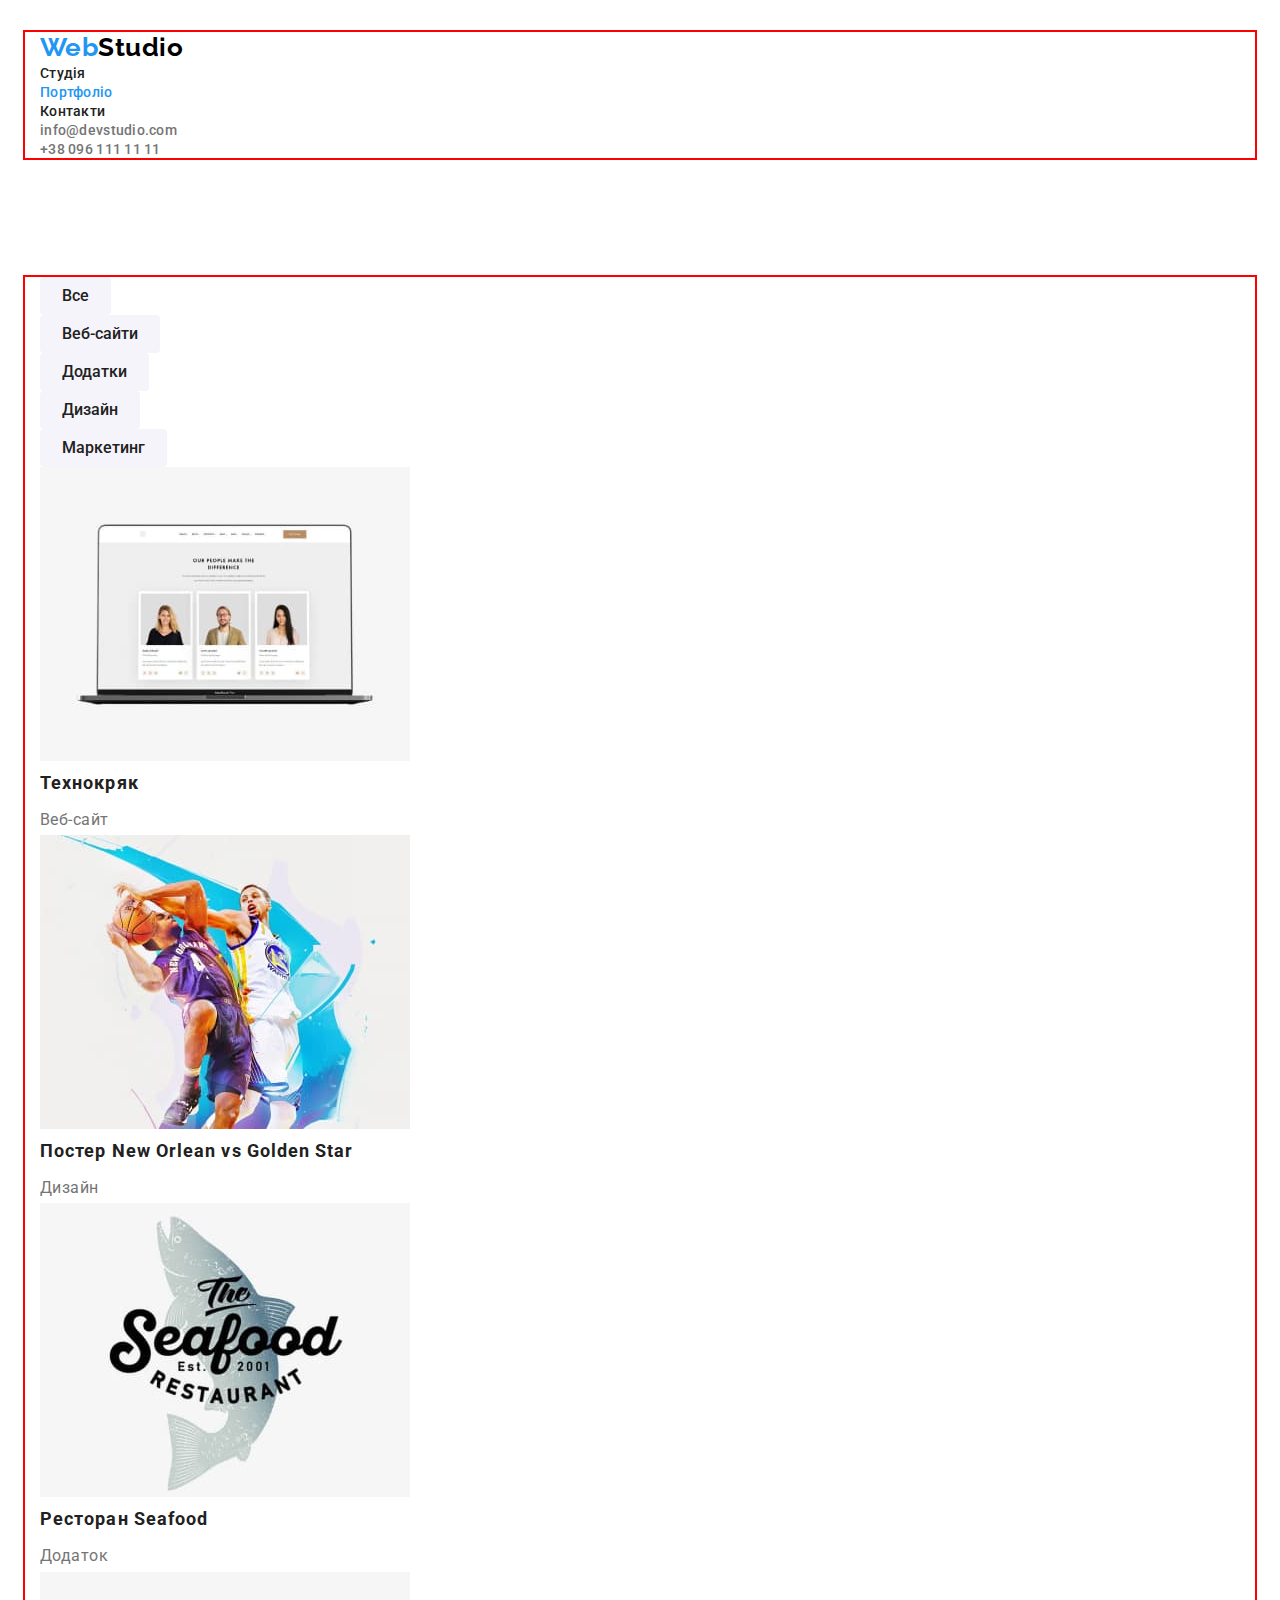
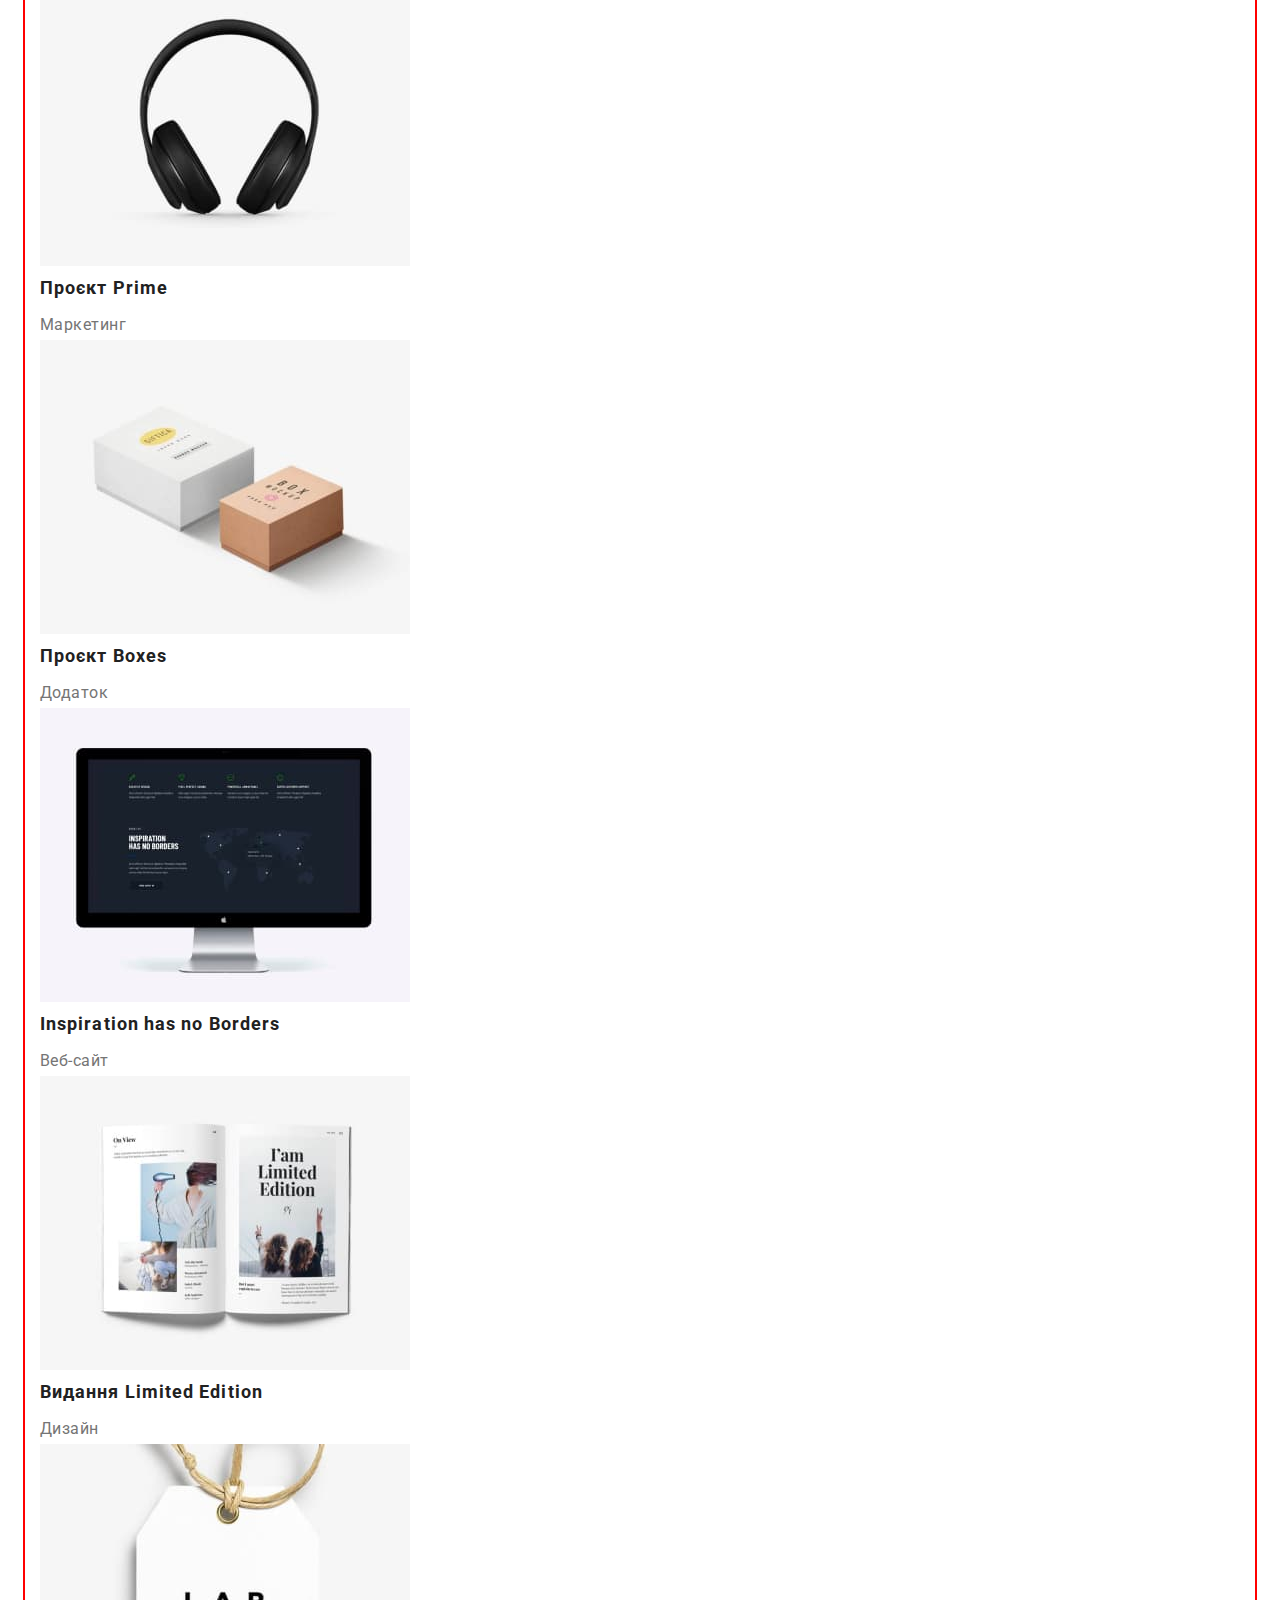
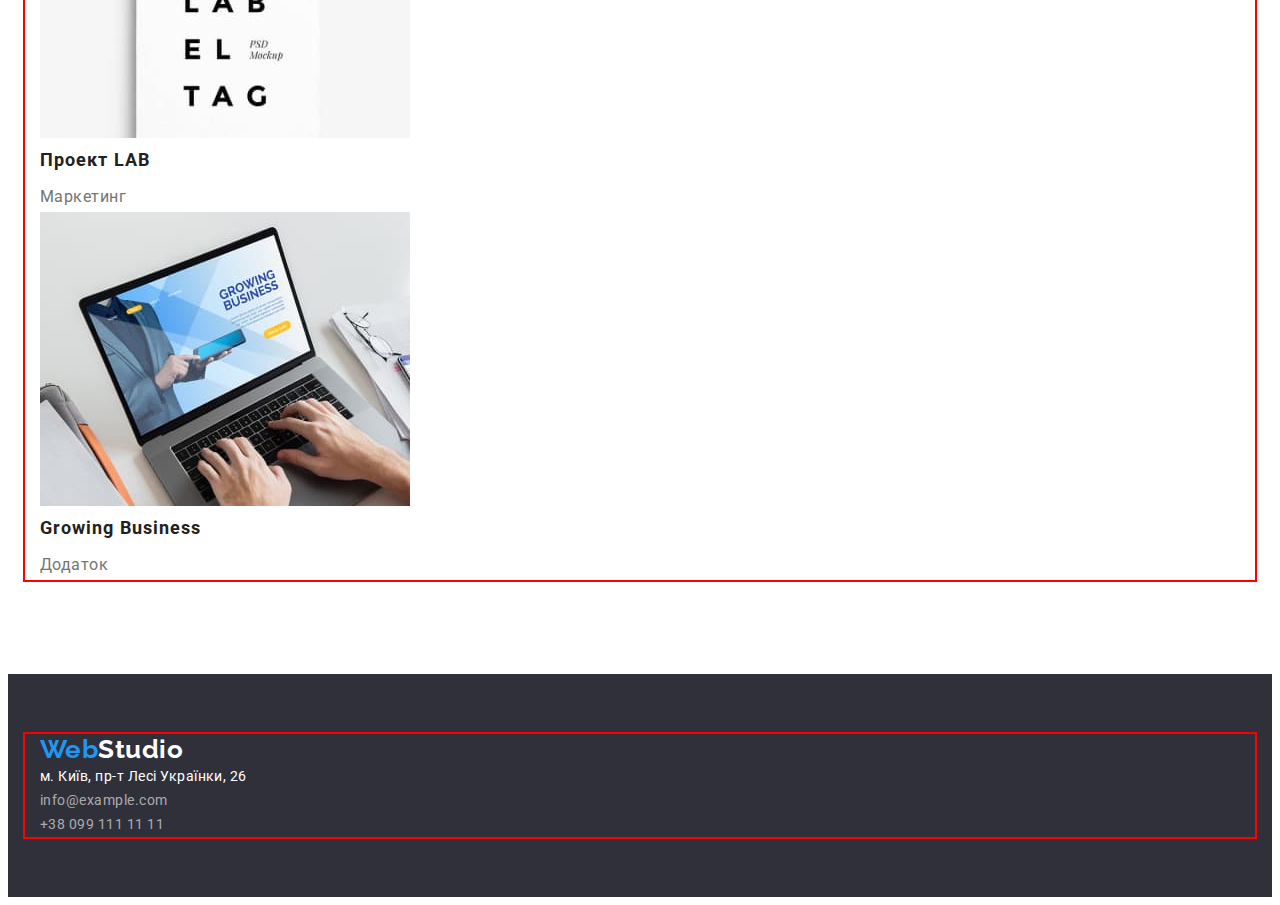
==== portfolio.html @ cb7d6fda "blok" ====
<!DOCTYPE html>
<html lang="uk">
  <head>
    <meta charset="UTF-8" />
    <meta http-equiv="X-UA-Compatible" content="IE=edge" />
    <meta name="viewport" content="width=device-width, initial-scale=1.0" />
    <title>Портфоліо</title>
    <link rel="preconnect" href="https://fonts.googleapis.com" />
    <link rel="preconnect" href="https://fonts.gstatic.com" crossorigin />
    <link
      href="https://fonts.googleapis.com/css2?family=Raleway:wght@700&family=Roboto:wght@400;500;700;900&display=swap"
      rel="stylesheet"
    />
    <link
      rel="stylesheet"
      href="https://cdnjs.cloudflare.com/ajax/libs/modern-normalize/1.1.0/modern-normalize.min.css"
      integrity="sha512-wpPYUAdjBVSE4KJnH1VR1HeZfpl1ub8YT/NKx4PuQ5NmX2tKuGu6U/JRp5y+Y8XG2tV+wKQpNHVUX03MfMFn9Q=="
      crossorigin="anonymous"
      referrerpolicy="no-referrer"
    />
    <link rel="stylesheet" href="./css/styles.css" />
  </head>
  <body>
    <header class="header">
      <div class="container">
        <nav class="nav">
          <a class="logo" href="./index.html"
            >Web<span class="header-logo">Studio</span></a
          >
          <ul class="header-nav-list list">
            <li><a class="header-nav link" href="./index.html">Студія</a></li>
            <li>
              <a class="header-nav link current" href="./portfolio.html"
                >Портфоліо</a
              >
            </li>
            <li><a class="header-nav link" href="">Контакти</a></li>
          </ul>
        </nav>
        <ul class="header-link-list list">
          <li>
            <a class="header-link link" href="mailto:info@devstudio.com"
              >info@devstudio.com</a
            >
          </li>
          <li>
            <a class="header-link link" href="tel:+380961111111"
              >+38 096 111 11 11</a
            >
          </li>
        </ul>
      </div>
    </header>
    <main>
      <section class="portfolio section">
        <div class="container">
          <h1 class="visually-hidden">портфоліо</h1>
          <ul class="list-btn list">
            <li><button class="portfolio-btn btn" type="button">Все</button></li>
            <li>
              <button class="portfolio-btn btn" type="button">Веб-сайти</button>
            </li>
            <li>
              <button class="portfolio-btn btn" type="button">Додатки</button>
            </li>
            <li>
              <button class="portfolio-btn btn" type="button">Дизайн</button>
            </li>
            <li>
              <button class="portfolio-btn btn" type="button">Маркетинг</button>
            </li>
          </ul>
          <ul class="portfolio-list list">
            <li class="portfolio-item">
              <a class="portfolio-box link" href="">
                <img
                  src="./images/portfolio1.jpg"
                  alt="Проект 1"
                  width="370"
                  height="294"
                />
                <h2 class="portfolio-box-title">Технокряк</h2>
                <p class="portfolio-box-text">Веб-сайт</p>
              </a>
            </li>
            <li class="portfolio-item">
              <a class="portfolio-box link" href="">
                <img
                  src="./images/portfolio2.jpg"
                  alt="Проект 2"
                  width="370"
                  height="294"
                />
                <h2 class="portfolio-box-title">
                  Постер New Orlean vs Golden Star
                </h2>
                <p class="portfolio-box-text">Дизайн</p>
              </a>
            </li>
            <li class="portfolio-item">
              <a class="portfolio-box link" href="">
                <img
                  src="./images/portfolio3.jpg"
                  alt="Проект 3"
                  width="370"
                  height="294"
                />
                <h2 class="portfolio-box-title">Ресторан Seafood</h2>
                <p class="portfolio-box-text">Додаток</p>
              </a>
            </li>
            <li class="portfolio-item">
              <a class="portfolio-box link" href="">
                <img
                  src="./images/portfolio4.jpg"
                  alt="Проект 4"
                  width="370"
                  height="294"
                />
                <h2 class="portfolio-box-title">Проєкт Prime</h2>
                <p class="portfolio-box-text">Маркетинг</p>
              </a>
            </li>
            <li class="portfolio-item">
              <a class="portfolio-box link" href="">
                <img
                  src="./images/portfolio5.jpg"
                  alt="Проект 5"
                  width="370"
                  height="294"
                />
                <h2 class="portfolio-box-title">Проєкт Boxes</h2>
                <p class="portfolio-box-text">Додаток</p>
              </a>
            </li>
            <li class="portfolio-item">
              <a class="portfolio-box link" href="">
                <img
                  src="./images/portfolio6.jpg"
                  alt="Проект 6"
                  width="370"
                  height="294"
                />
                <h2 class="portfolio-box-title">Inspiration has no Borders</h2>
                <p class="portfolio-box-text">Веб-сайт</p>
              </a>
            </li>
            <li class="portfolio-item">
              <a class="portfolio-box link" href="">
                <img
                  src="./images/portfolio7.jpg"
                  alt="Проект 7"
                  width="370"
                  height="294"
                />
                <h2 class="portfolio-box-title">Видання Limited Edition</h2>
                <p class="portfolio-box-text">Дизайн</p>
              </a>
            </li>
            <li class="portfolio-item">
              <a class="portfolio-box link" href="">
                <img
                  src="./images/portfolio8.jpg"
                  alt="Проект 8"
                  width="370"
                  height="294"
                />
                <h2 class="portfolio-box-title">Проект LAB</h2>
                <p class="portfolio-box-text">Маркетинг</p>
              </a>
            </li>
            <li class="portfolio-item">
              <a class="portfolio-box link" href="">
                <img
                  src="./images/portfolio9.jpg"
                  alt="Проект 9"
                  width="370"
                  height="294"
                />
                <h2 class="portfolio-box-title">Growing Business</h2>
                <p class="portfolio-box-text">Додаток</p>
              </a>
            </li>
          </ul>
        </div>
      </section>
    </main>
    <footer class="footer">
      <div class="container">
        <a class="logo" href="./index.html"
          >Web<span class="footer-logo">Studio</span></a
        >
        <address class="address">
          <ul class="address-list list">
            <li>
              <a
                class="footer-nav-link link"
                href="https://goo.gl/maps/BqAtZhTT1JkKeaT78"
                target="_blank"
                rel="noreferrer noopener nofollow"
                >м. Київ, пр-т Лесі Українки, 26</a
              >
            </li>
            <li>
              <a class="footer-nav link" href="mailto:info@example.com"
                >info@example.com</a
              >
            </li>
            <li>
              <a class="footer-nav link" href="tel:+380991111111"
                >+38 099 111 11 11</a
              >
            </li>
          </ul>
        </address>
      </div>
    </footer>
  </body>
</html>
---- css/styles.css ----
:root {
    --primery-text-color:#212121;
    --second-text-color:#757575;
    --accent-color:#2196F3;
    --accent-second-color: #FFFFFF;
    --bgc-primery:#FFFFFF;
    --bgc-second:#F5F4FA;
}

h1, h2, h3, h4, h5, h6 {
    margin-top: 0;
}

ul, p {
    margin-top: 0;
    margin-bottom: 0;
    padding-left: 0;
}

body {
    background: var(--bgc-primery);
    color: var(--primery-text-color);
    font-family: Roboto, sans-serif;
    letter-spacing: 0.03em;
}
.container {
    width: 1200px;
    padding-right: 15px;
    padding-left: 15px;
    margin-left: auto;
    margin-right: auto;
    outline: 2px solid red;
}
.visually-hidden {
    position: absolute;
    white-space: nowrap;
    width: 1px;
    height: 1px;
    overflow: hidden;
    border: 0;
    padding: 0;
    clip: rect(0 0 0 0);
    clip-path: inset(50%);
    margin: -1px;
}
.list{
    list-style: none;
}
.link{
    text-decoration: none;
}
.btn {
    font-family: inherit; 
    cursor: pointer;
    border-radius: 4px;
    border: none;
    display: inline-block;
}
.logo {
    color: var(--accent-color);
    text-decoration: none;
    font-family: 'Raleway', sans-serif;
    font-weight: 700;
    font-size: 26px;
    line-height: 1.19;
}
.title {
    font-size: 36px;
    line-height: 1.16;
    text-align: center;
    margin-bottom: 50px;
}
.section {
    padding-top: 94px;
    padding-bottom: 94px;
}

/* header */
.header {
    padding-top: 24px;
    padding-bottom: 25px;
}
.header-logo {
    color: #000000;
}
.header-nav-list .link.current{
    color: var(--accent-color);
}
.header-nav {
    color: var(--primery-text-color);
    font-weight: 500;
    font-size: 14px;
    line-height: 1.14;
    letter-spacing: 0.02em;

}

.header-link {
    color: var(--second-text-color);
    font-weight: 500;
    font-size: 14px;
    line-height: 1,14;
    letter-spacing: 0.02em;
}

.header .link:hover,
.header .link:focus {
    color: var(--accent-color);
}
/* hero */
.hero{
    padding-top: 200px;
    padding-bottom: 200px;
    text-align: center;
    background-color: #2F303A; 
        /* тимчасово */
     }
.hero-title{
    font-weight: 900;
    font-size: 44px;
    line-height: 1.36;
    text-align: center;
    letter-spacing: 0.06em;
    text-transform: uppercase;
    color: var(--accent-second-color);
    margin-bottom: 30px;
    max-width: 696px;
    margin-left: auto;
    margin-right: auto;
    
}
.hero-btn{
    font-weight: 700;
    font-size: 16px;
    line-height: 1.88;
    letter-spacing: 0.06em;
    color: var(--accent-second-color);
    background-color: var(--accent-color);
    padding: 10px 32px;
    min-width: 216px;
}
.hero-btn:hover, .hero-btn:focus {
    background-color: #188CE8;
}
    

/* advantage */
.advantage-title{
    font-size: 14px;
    line-height: 1.14;
    text-transform: uppercase;
    margin-bottom: 10px;
}
.advantage-text{
    font-size: 14px;
    line-height: 1.71;
    color: var(--second-text-color);
}
/* work */


/* team */
.team{
    background-color: var(--bgc-second);
}
.team-item{
    background-color: var(--bgc-primery);
}
.team-item-title{
    font-weight: 500;
    font-size: 16px;
    line-height: 1.19;
    text-align: center;
    margin-bottom: 10px;
}
.team-item-text{
    font-size: 16px;
    line-height: 1.19;
    text-align: center;
    color: var(--second-text-color);
}

/* footer */
.footer{
    background-color: #2F303A;
    padding-top: 60px;
    padding-bottom: 60px;
}
.footer .logo {
    margin-bottom: 20px;
}
.footer-logo{
    color: var(--accent-second-color);
}
.address-list{
    font-style: normal;
    font-size: 14px;
    line-height: 1.71;
}
.footer-nav-link{
    color: var(--accent-second-color);
}
.footer-nav{
    color: rgba(255, 255, 255, 0.6);
}
.footer .link:hover,
.footer .link:focus {
    color: var(--accent-color);
}
/* portfolio */
.portfolio-btn {
    font-weight: 500;
    font-size: 16px;
    line-height: 1.63;
    color: var(--primery-text-color);
    background-color: var(--bgc-second);
    padding: 6px 22px;
}
.portfolio-btn:hover, .portfolio-btn:focus {
    color: var(--accent-second-color);
    background-color: var(--accent-color);
}
.portfolio-box-title{
    font-size: 18px;
    line-height: 2;
    letter-spacing: 0.06em;
    color: var(--primery-text-color);
    margin-bottom: 4px;
}
.portfolio-box-text{
    font-size: 16px;
    line-height: 1.88;
    color: var(--second-text-color);
}
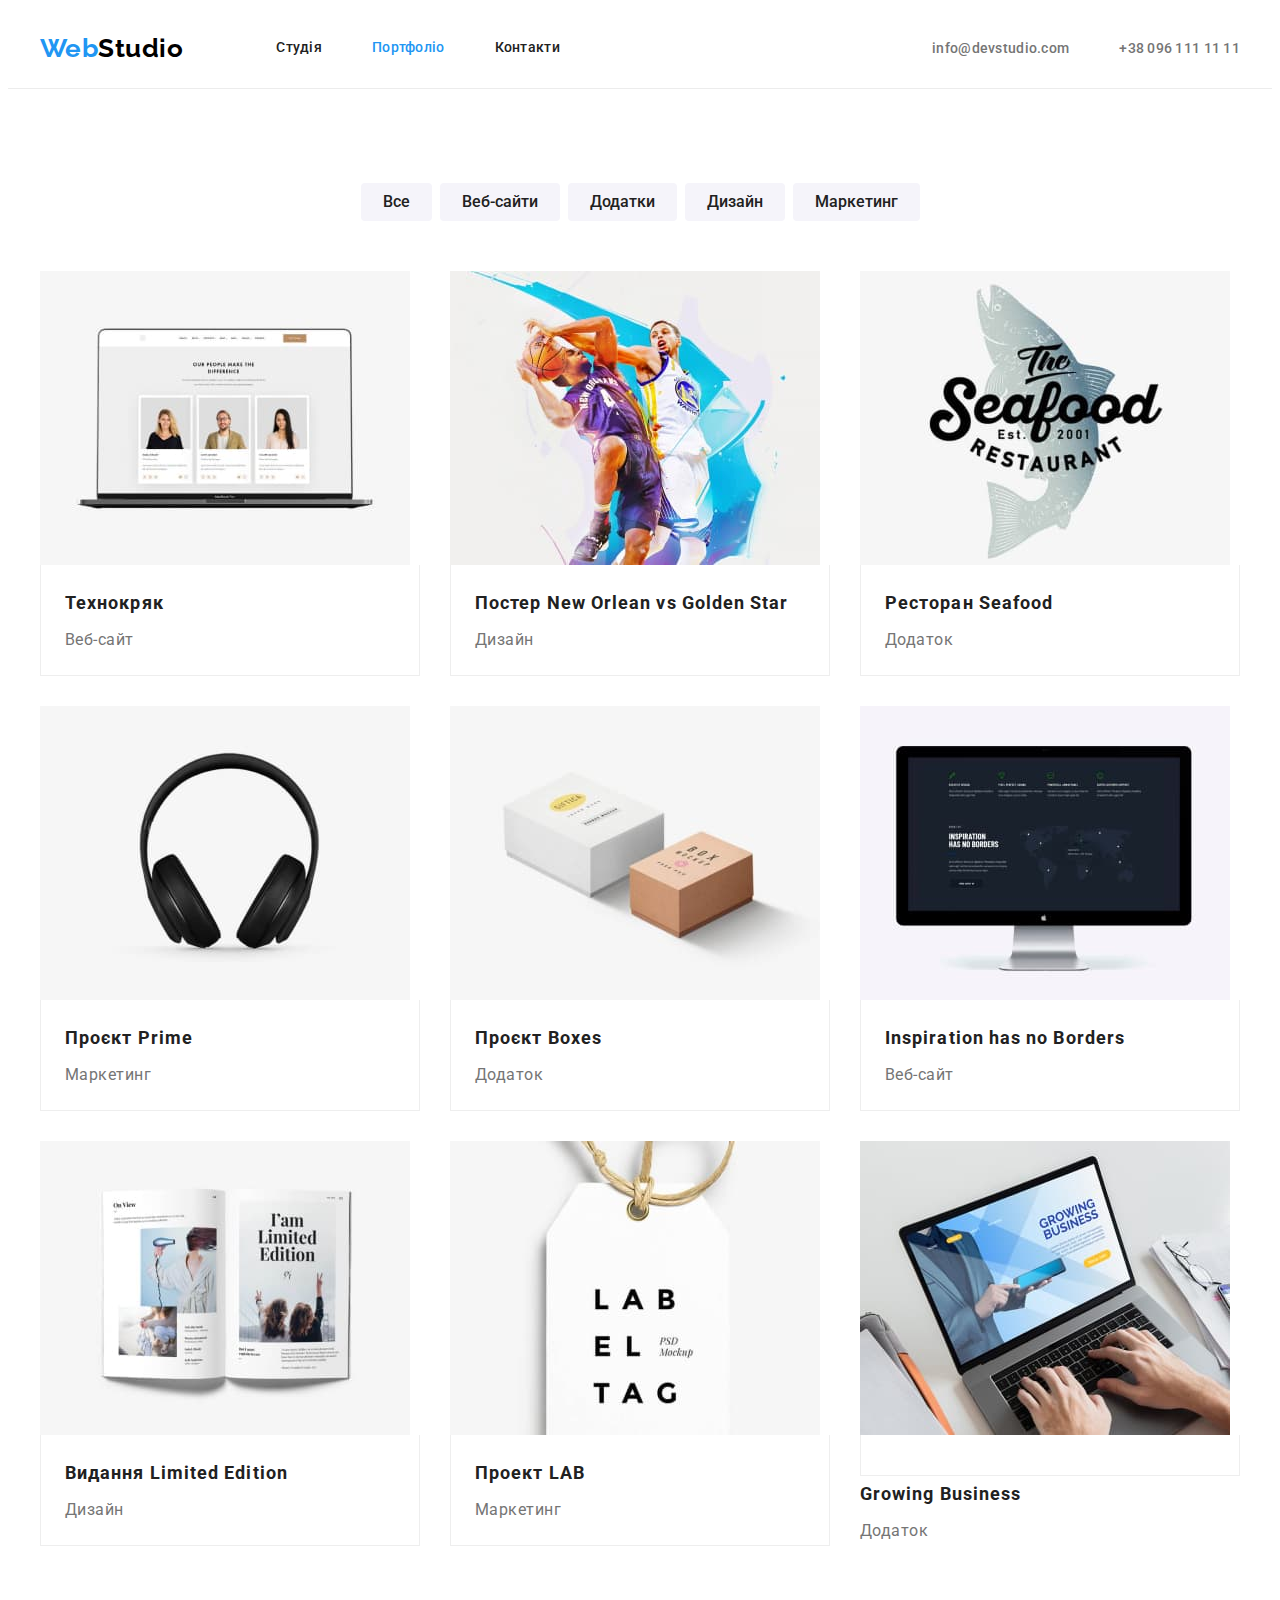
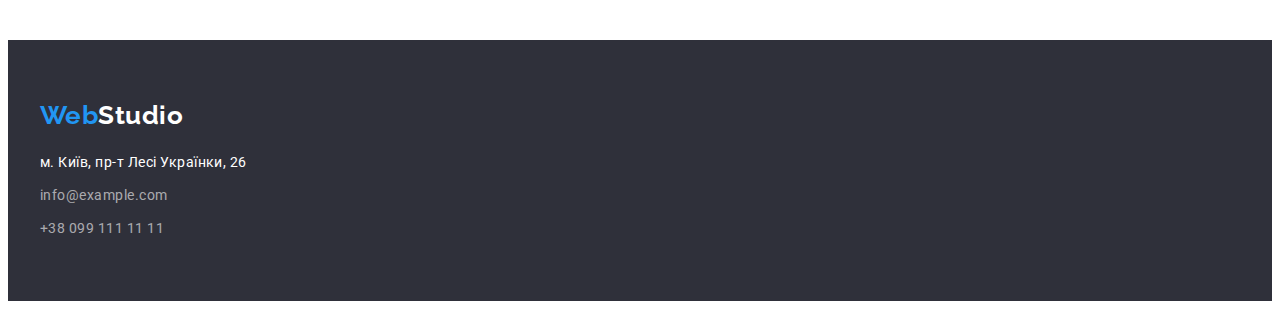
==== commit 2b274912: "flex" ====
--- a/portfolio.html
+++ b/portfolio.html
@@ -22,7 +22,7 @@
   </head>
   <body>
     <header class="header">
-      <div class="container">
+      <div class="container header-box">
         <nav class="nav">
           <a class="logo" href="./index.html"
             >Web<span class="header-logo">Studio</span></a
@@ -79,8 +79,10 @@
                   width="370"
                   height="294"
                 />
-                <h2 class="portfolio-box-title">Технокряк</h2>
-                <p class="portfolio-box-text">Веб-сайт</p>
+                <div class="box-title">
+                  <h2 class="portfolio-box-title">Технокряк</h2>
+                  <p class="portfolio-box-text">Веб-сайт</p>
+                </div>
               </a>
             </li>
             <li class="portfolio-item">
@@ -91,10 +93,12 @@
                   width="370"
                   height="294"
                 />
-                <h2 class="portfolio-box-title">
-                  Постер New Orlean vs Golden Star
-                </h2>
-                <p class="portfolio-box-text">Дизайн</p>
+                <div class="box-title">
+                  <h2 class="portfolio-box-title">
+                    Постер New Orlean vs Golden Star
+                  </h2>
+                  <p class="portfolio-box-text">Дизайн</p>
+                </div>
               </a>
             </li>
             <li class="portfolio-item">
@@ -105,8 +109,10 @@
                   width="370"
                   height="294"
                 />
-                <h2 class="portfolio-box-title">Ресторан Seafood</h2>
-                <p class="portfolio-box-text">Додаток</p>
+                <div class="box-title">
+                  <h2 class="portfolio-box-title">Ресторан Seafood</h2>
+                  <p class="portfolio-box-text">Додаток</p>
+                </div>
               </a>
             </li>
             <li class="portfolio-item">
@@ -117,8 +123,10 @@
                   width="370"
                   height="294"
                 />
-                <h2 class="portfolio-box-title">Проєкт Prime</h2>
-                <p class="portfolio-box-text">Маркетинг</p>
+                <div class="box-title">
+                  <h2 class="portfolio-box-title">Проєкт Prime</h2>
+                  <p class="portfolio-box-text">Маркетинг</p>
+                </div>
               </a>
             </li>
             <li class="portfolio-item">
@@ -129,8 +137,10 @@
                   width="370"
                   height="294"
                 />
-                <h2 class="portfolio-box-title">Проєкт Boxes</h2>
-                <p class="portfolio-box-text">Додаток</p>
+                <div class="box-title">
+                  <h2 class="portfolio-box-title">Проєкт Boxes</h2>
+                  <p class="portfolio-box-text">Додаток</p>
+                </div> 
               </a>
             </li>
             <li class="portfolio-item">
@@ -141,8 +151,10 @@
                   width="370"
                   height="294"
                 />
-                <h2 class="portfolio-box-title">Inspiration has no Borders</h2>
-                <p class="portfolio-box-text">Веб-сайт</p>
+                <div class="box-title">
+                  <h2 class="portfolio-box-title">Inspiration has no Borders</h2>
+                  <p class="portfolio-box-text">Веб-сайт</p>
+                </div>  
               </a>
             </li>
             <li class="portfolio-item">
@@ -153,8 +165,10 @@
                   width="370"
                   height="294"
                 />
-                <h2 class="portfolio-box-title">Видання Limited Edition</h2>
-                <p class="portfolio-box-text">Дизайн</p>
+                <div class="box-title">
+                  <h2 class="portfolio-box-title">Видання Limited Edition</h2>
+                  <p class="portfolio-box-text">Дизайн</p>
+                </div>
               </a>
             </li>
             <li class="portfolio-item">
@@ -165,8 +179,10 @@
                   width="370"
                   height="294"
                 />
-                <h2 class="portfolio-box-title">Проект LAB</h2>
-                <p class="portfolio-box-text">Маркетинг</p>
+                <div class="box-title">
+                  <h2 class="portfolio-box-title">Проект LAB</h2>
+                  <p class="portfolio-box-text">Маркетинг</p>
+                </div>  
               </a>
             </li>
             <li class="portfolio-item">
@@ -177,8 +193,10 @@
                   width="370"
                   height="294"
                 />
-                <h2 class="portfolio-box-title">Growing Business</h2>
-                <p class="portfolio-box-text">Додаток</p>
+                <div class="box-title"></div>
+                  <h2 class="portfolio-box-title">Growing Business</h2>
+                  <p class="portfolio-box-text">Додаток</p>
+                </div>
               </a>
             </li>
           </ul>
--- a/css/styles.css
+++ b/css/styles.css
@@ -16,7 +16,11 @@
     margin-bottom: 0;
     padding-left: 0;
 }
-
+img {
+    display: block;
+    max-width: 100%;
+    height: auto;
+}
 body {
     background: var(--bgc-primery);
     color: var(--primery-text-color);
@@ -29,7 +33,7 @@
     padding-left: 15px;
     margin-left: auto;
     margin-right: auto;
-    outline: 2px solid red;
+    /* outline: 2px solid red; */
 }
 .visually-hidden {
     position: absolute;
@@ -77,8 +81,14 @@
 
 /* header */
 .header {
-    padding-top: 24px;
-    padding-bottom: 25px;
+    border-bottom: 1px solid #ECECEC;
+}
+.nav {
+    display: flex;
+    align-items: center;
+}
+.header .logo {
+    margin-right: 93px;
 }
 .header-logo {
     color: #000000;
@@ -86,13 +96,24 @@
 .header-nav-list .link.current{
     color: var(--accent-color);
 }
+.header .list {
+    display: flex;
+    column-gap: 50px;
+}
+.header-box {
+    display: flex;
+}
+
 .header-nav {
     color: var(--primery-text-color);
     font-weight: 500;
     font-size: 14px;
     line-height: 1.14;
     letter-spacing: 0.02em;
-
+    
+}
+.header-link-list {
+    margin-left: auto;
 }
 
 .header-link {
@@ -101,6 +122,12 @@
     font-size: 14px;
     line-height: 1,14;
     letter-spacing: 0.02em;
+}
+.header .link {
+    display: block;
+    padding-top: 32px ;
+    padding-bottom: 32px;
+
 }
 
 .header .link:hover,
@@ -145,6 +172,16 @@
     
 
 /* advantage */
+.advantage {
+    padding-bottom: 0;
+}
+.advantage-list {
+    display: flex;
+    column-gap: 30px;
+}
+.advantage-item {
+    width: calc((100% - 90px) / 4);
+}
 .advantage-title{
     font-size: 14px;
     line-height: 1.14;
@@ -157,14 +194,32 @@
     color: var(--second-text-color);
 }
 /* work */
+.work-list {
+    display: flex;
+    column-gap: 30px;
+}
+.work-item {
+    width: calc((100% -60px) /3);
+}
 
 
 /* team */
 .team{
     background-color: var(--bgc-second);
+    
+}
+.team-list {
+    display: flex;
+    column-gap: 30px;
 }
 .team-item{
     background-color: var(--bgc-primery);
+    width: calc((100% - 90px) / 4);
+    border-radius: 0px 0px 4px 4px;
+
+}
+.team-box-title {
+    padding: 30px 15px;
 }
 .team-item-title{
     font-weight: 500;
@@ -187,6 +242,7 @@
     padding-bottom: 60px;
 }
 .footer .logo {
+    display: inline-block;
     margin-bottom: 20px;
 }
 .footer-logo{
@@ -196,12 +252,16 @@
     font-style: normal;
     font-size: 14px;
     line-height: 1.71;
+}footer .link {
+    display: inline-block;
 }
 .footer-nav-link{
     color: var(--accent-second-color);
 }
 .footer-nav{
     color: rgba(255, 255, 255, 0.6);
+    margin-top: 9px;
+
 }
 .footer .link:hover,
 .footer .link:focus {
@@ -219,6 +279,25 @@
 .portfolio-btn:hover, .portfolio-btn:focus {
     color: var(--accent-second-color);
     background-color: var(--accent-color);
+}
+.list-btn {
+    display: flex;
+    column-gap: 8px;
+    justify-content: center;
+    margin-bottom: 50px;
+}
+.portfolio-list {
+    display: flex;
+    flex-wrap: wrap;
+    gap: 30px;
+}
+.portfolio-item {
+    width: calc((100% - 60px) / 3);
+}
+.box-title {
+    padding: 20px 24px;
+    border: 1px solid #EEEEEE;
+    border-top: none;
 }
 .portfolio-box-title{
     font-size: 18px;
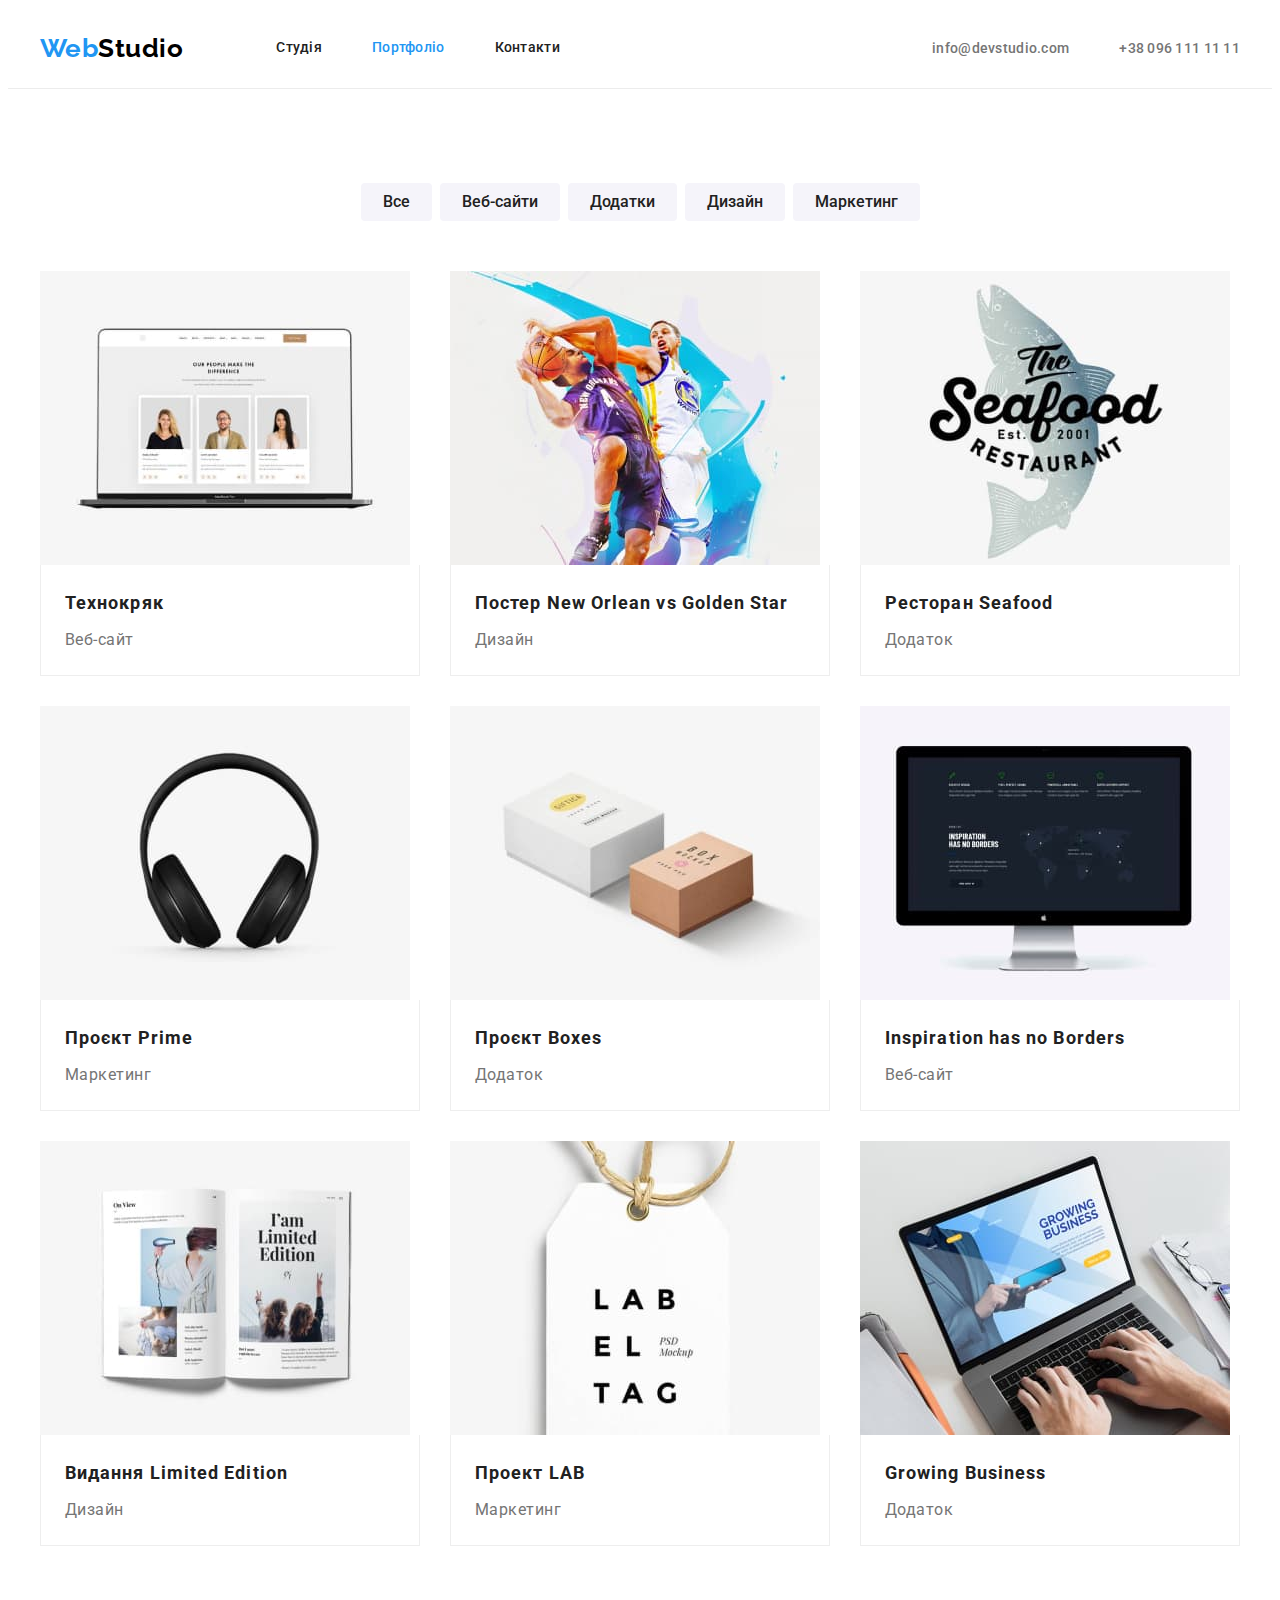
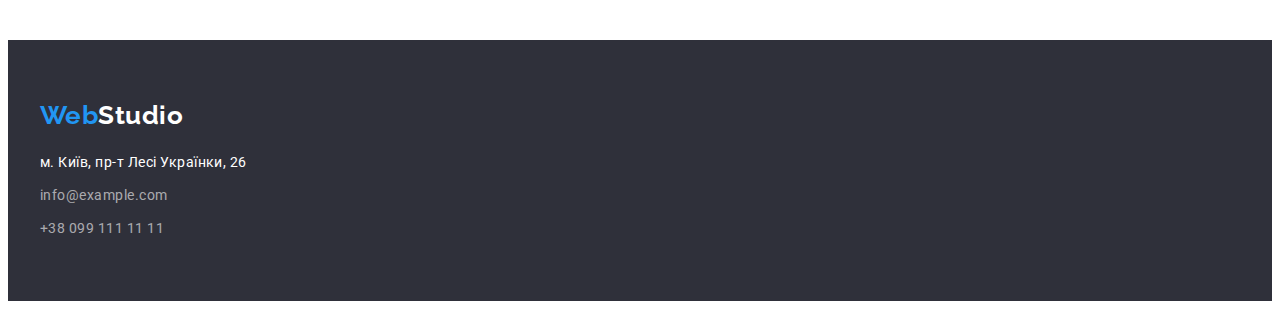
==== commit 427ddf48: "mod3" ====
--- a/portfolio.html
+++ b/portfolio.html
@@ -193,7 +193,7 @@
                   width="370"
                   height="294"
                 />
-                <div class="box-title"></div>
+                <div class="box-title">
                   <h2 class="portfolio-box-title">Growing Business</h2>
                   <p class="portfolio-box-text">Додаток</p>
                 </div>
@@ -210,7 +210,7 @@
         >
         <address class="address">
           <ul class="address-list list">
-            <li>
+            <li class="address-item">
               <a
                 class="footer-nav-link link"
                 href="https://goo.gl/maps/BqAtZhTT1JkKeaT78"
@@ -219,12 +219,12 @@
                 >м. Київ, пр-т Лесі Українки, 26</a
               >
             </li>
-            <li>
+            <li class="address-item">
               <a class="footer-nav link" href="mailto:info@example.com"
                 >info@example.com</a
               >
             </li>
-            <li>
+            <li class="address-item">
               <a class="footer-nav link" href="tel:+380991111111"
                 >+38 099 111 11 11</a
               >
--- a/css/styles.css
+++ b/css/styles.css
@@ -255,13 +255,15 @@
 }footer .link {
     display: inline-block;
 }
+.address-item:not(:first-child) {
+    margin-top: 9px;
+}
 .footer-nav-link{
     color: var(--accent-second-color);
 }
 .footer-nav{
     color: rgba(255, 255, 255, 0.6);
-    margin-top: 9px;
-
+ 
 }
 .footer .link:hover,
 .footer .link:focus {
